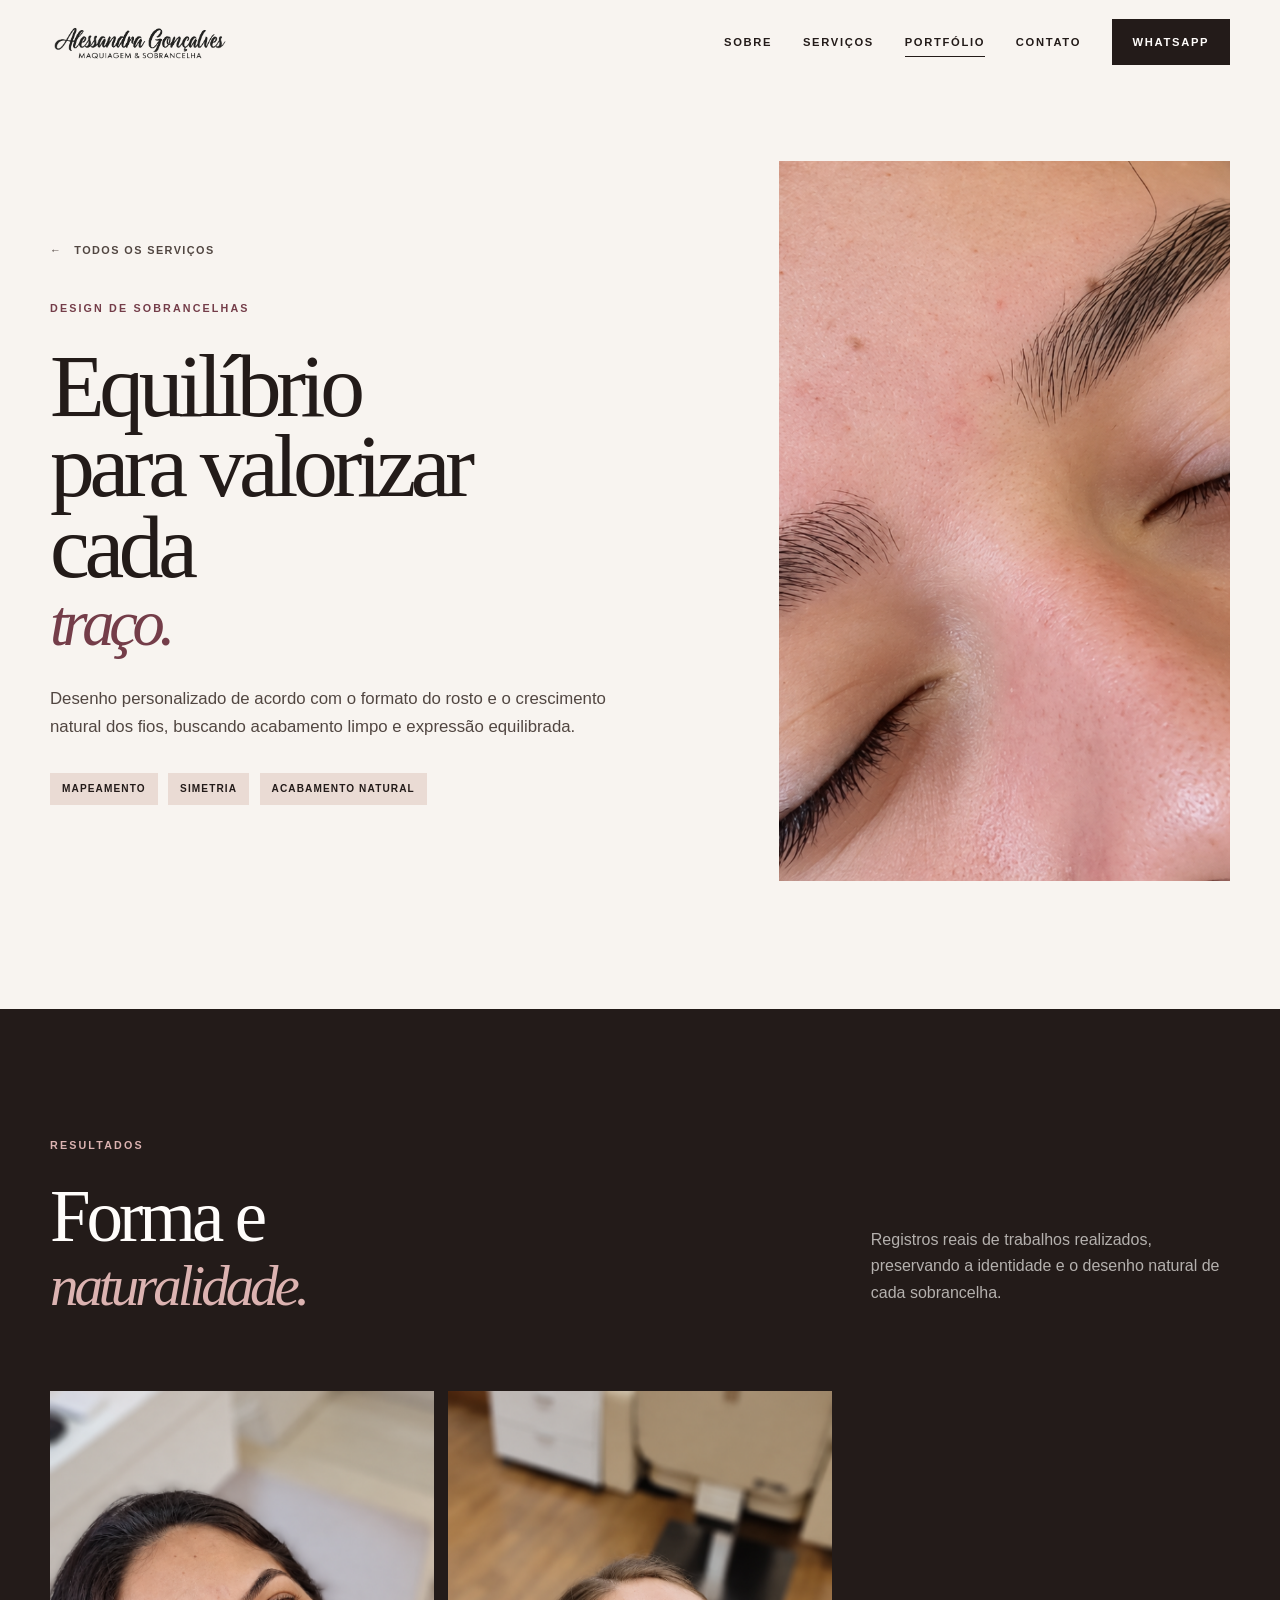
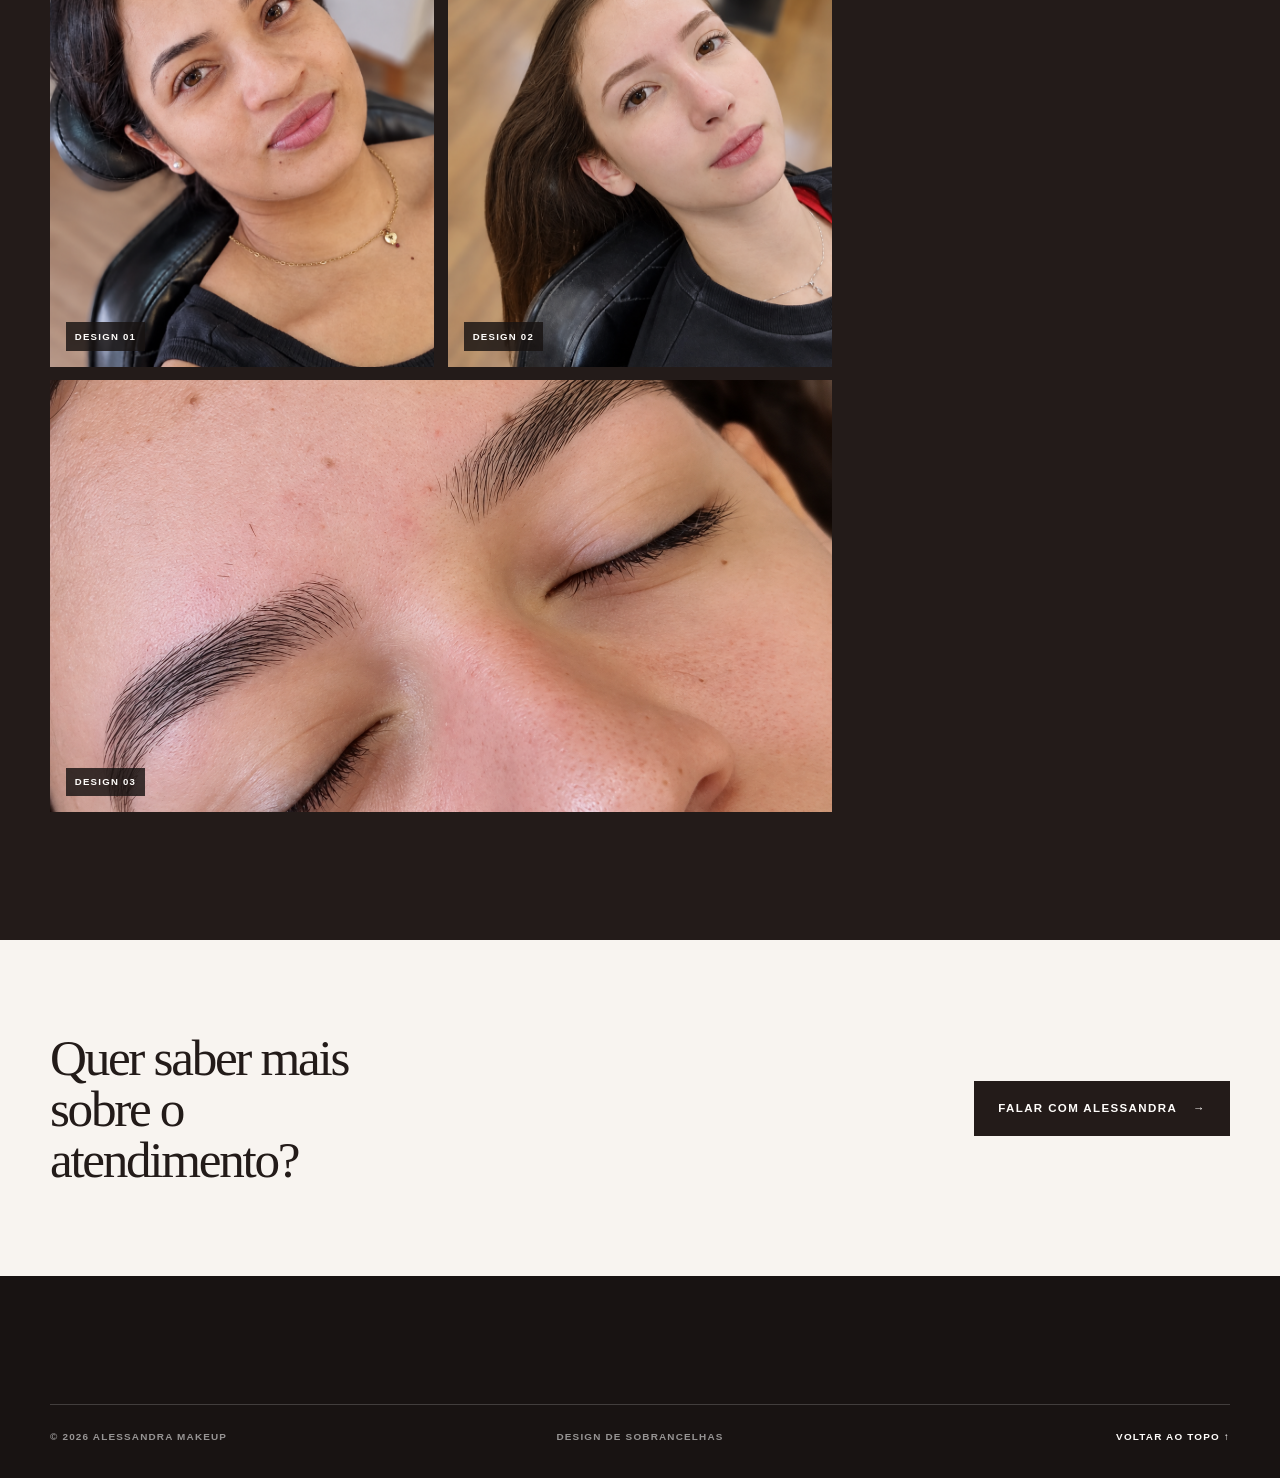
==== design-sobrancelhas.html @ fd6188e6 "cria site institucional da Alessandra MakeUp" ====
<!doctype html>
<html lang="pt-BR">
  <head>
    <meta charset="UTF-8" />
    <meta name="viewport" content="width=device-width, initial-scale=1.0" />
    <meta name="description" content="Portfólio de design de sobrancelhas da Alessandra MakeUp em Catanduva." />
    <meta name="theme-color" content="#f8f2ee" />
    <title>Design de Sobrancelhas | Alessandra MakeUp</title>
    <link rel="stylesheet" href="styles.css?v=5" />
  </head>
  <body class="service-page">
    <div class="scroll-progress" aria-hidden="true"><span></span></div>
    <a class="skip-link" href="#conteudo">Ir para o conteúdo</a>
    <header class="site-header">
      <a class="brand" href="index.html#inicio" aria-label="Alessandra MakeUp — início"><img class="brand-logo" src="assets/logo-alessandra-goncalves.png?v=2" alt="Alessandra Gonçalves — Maquiagem &amp; Sobrancelha" /></a>
      <button class="menu-button" type="button" aria-expanded="false" aria-controls="main-nav" aria-label="Abrir menu"><span></span><span></span></button>
      <nav class="main-nav" id="main-nav" aria-label="Navegação principal"><a href="index.html#sobre">Sobre</a><a href="index.html#servicos">Serviços</a><a href="#galeria">Portfólio</a><a href="index.html#contato">Contato</a><a class="nav-cta" href="index.html#contato">WhatsApp</a></nav>
    </header>

    <main id="conteudo">
      <section class="service-detail-hero" aria-labelledby="service-title">
        <div class="service-detail-copy" data-reveal>
          <a class="service-breadcrumb" href="index.html#servicos"><span aria-hidden="true">←</span> Todos os serviços</a>
          <p class="section-label">Design de sobrancelhas</p>
          <h1 id="service-title">Equilíbrio para valorizar cada <em>traço.</em></h1>
          <p>Desenho personalizado de acordo com o formato do rosto e o crescimento natural dos fios, buscando acabamento limpo e expressão equilibrada.</p>
          <div class="service-facts"><span>Mapeamento</span><span>Simetria</span><span>Acabamento natural</span></div>
        </div>
        <figure class="service-detail-cover" data-reveal><img src="assets/portfolio/design-sobrancelhas/design-03.png" alt="Detalhe do resultado de design de sobrancelhas" width="1024" height="1024" /></figure>
      </section>

      <section class="gallery-section" id="galeria" aria-labelledby="gallery-title">
        <div class="gallery-heading section-shell" data-reveal>
          <div><p class="section-label section-label-light">Resultados</p><h2 id="gallery-title">Forma e <em>naturalidade.</em></h2></div>
          <p>Registros reais de trabalhos realizados, preservando a identidade e o desenho natural de cada sobrancelha.</p>
        </div>
        <div class="work-gallery section-shell">
          <figure class="gallery-tall" data-reveal><img src="assets/portfolio/design-sobrancelhas/design-01.png" alt="Resultado de design de sobrancelhas em retrato frontal" loading="lazy" /><figcaption>Design 01</figcaption></figure>
          <figure class="gallery-tall" data-reveal><img src="assets/portfolio/design-sobrancelhas/design-02.png" alt="Resultado natural de design de sobrancelhas" loading="lazy" /><figcaption>Design 02</figcaption></figure>
          <figure class="gallery-wide" data-reveal><img src="assets/portfolio/design-sobrancelhas/design-03.png" alt="Detalhe dos fios após design de sobrancelhas" loading="lazy" /><figcaption>Design 03</figcaption></figure>
        </div>
      </section>

      <section class="service-cta section-shell" aria-labelledby="cta-title"><h2 id="cta-title">Quer saber mais sobre o atendimento?</h2><a class="button button-primary" href="index.html#contato">Falar com Alessandra <span aria-hidden="true">→</span></a></section>
    </main>
    <footer class="footer"><div class="footer-bottom section-shell"><span>© <span id="current-year"></span> Alessandra MakeUp</span><span>Design de sobrancelhas</span><a href="#conteudo">Voltar ao topo ↑</a></div></footer>
    <script src="script.js"></script>
  </body>
</html>
---- styles.css ----
:root {
  --ink: #231b19;
  --ink-soft: #514641;
  --paper: #f8f4f0;
  --paper-strong: #fffdfb;
  --blush: #eadbd4;
  --rose: #bd8583;
  --wine: #743d49;
  --line: rgba(35, 27, 25, 0.14);
  --serif: Didot, "Bodoni MT", "Times New Roman", serif;
  --sans: Inter, "Segoe UI", Arial, sans-serif;
  --script: "Segoe Script", "Brush Script MT", cursive;
  --shell: min(1180px, calc(100vw - 4rem));
  --section-space: clamp(6rem, 10vw, 10rem);
}

* { box-sizing: border-box; }

html {
  scroll-behavior: smooth;
  scroll-padding-top: 1.5rem;
}

body {
  margin: 0;
  overflow-x: clip;
  background: var(--paper);
  color: var(--ink);
  font-family: var(--sans);
  font-size: 1rem;
  line-height: 1.65;
  text-rendering: optimizeLegibility;
}

body.menu-open { overflow: hidden; }

img {
  display: block;
  max-width: 100%;
}

a { color: inherit; }
button, input, select { font: inherit; }

::selection {
  background: var(--wine);
  color: var(--paper-strong);
}

.scroll-progress {
  position: fixed;
  z-index: 100;
  inset: 0 0 auto;
  height: 2px;
  pointer-events: none;
}

.scroll-progress span {
  display: block;
  width: 0;
  height: 100%;
  background: var(--wine);
}

.skip-link {
  position: fixed;
  z-index: 300;
  top: 1rem;
  left: 1rem;
  padding: 0.7rem 1rem;
  background: var(--ink);
  color: var(--paper-strong);
  transform: translateY(-180%);
}

.skip-link:focus { transform: translateY(0); }

.section-shell { width: var(--shell); margin-inline: auto; }

/* Cabeçalho editorial — parte natural do documento, sem flutuação */
.site-header {
  position: relative;
  z-index: 20;
  width: var(--shell);
  min-height: 5.25rem;
  margin-inline: auto;
  display: grid;
  grid-template-columns: minmax(10rem, 13rem) 1fr;
  align-items: center;
  gap: clamp(2rem, 6vw, 6rem);
  padding: 0.75rem 0;
  border: 0;
  background: transparent;
  box-shadow: none;
}

.brand {
  display: inline-flex;
  width: 100%;
  align-items: center;
  text-decoration: none;
}

.brand-logo {
  display: block;
  width: 100%;
  max-width: 12.5rem;
  max-height: 3.75rem;
  height: auto;
  object-fit: contain;
  object-position: left center;
}

.brand-mark,
.brand-name { display: none; }

.main-nav {
  display: flex;
  justify-content: flex-end;
  align-items: center;
  gap: clamp(1.25rem, 2.4vw, 2.5rem);
}

.main-nav a {
  position: relative;
  display: inline-flex;
  min-height: 2.75rem;
  align-items: center;
  color: var(--ink);
  font-size: 0.7rem;
  font-weight: 700;
  letter-spacing: 0.15em;
  text-decoration: none;
  text-transform: uppercase;
  white-space: nowrap;
}

.main-nav a:not(.nav-cta)::after {
  content: "";
  position: absolute;
  inset: auto 0 0.45rem;
  height: 1px;
  background: currentColor;
  transform: scaleX(0);
  transform-origin: right;
  transition: transform 220ms ease;
}

.main-nav a:hover::after,
.main-nav a:focus-visible::after,
.main-nav a.is-active::after {
  transform: scaleX(1);
  transform-origin: left;
}

.nav-cta {
  min-height: 2.85rem !important;
  padding: 0 1.3rem;
  background: var(--ink);
  color: var(--paper-strong) !important;
  transition: background 180ms ease, color 180ms ease;
}

.nav-cta:hover,
.nav-cta:focus-visible { background: var(--wine); }

.menu-button {
  display: none;
  width: 3rem;
  height: 3rem;
  border: 0;
  background: var(--ink);
  cursor: pointer;
}

.menu-button span {
  width: 1.15rem;
  height: 1px;
  background: var(--paper-strong);
  transition: transform 180ms ease;
}

.menu-button[aria-expanded="true"] span:first-child { transform: translateY(0.22rem) rotate(45deg); }
.menu-button[aria-expanded="true"] span:last-child { transform: translateY(-0.22rem) rotate(-45deg); }

/* Hero */
.hero {
  width: var(--shell);
  min-height: min(50rem, calc(100svh - 5.25rem));
  margin-inline: auto;
  display: grid;
  grid-template-columns: minmax(0, 1.05fr) minmax(22rem, 0.72fr);
  align-items: center;
  gap: clamp(3rem, 7vw, 7rem);
  padding: clamp(3.5rem, 7vw, 6rem) 0 clamp(5rem, 9vw, 8rem);
}

.hero-copy { max-width: 44rem; }

.eyebrow,
.section-label {
  margin: 0 0 1.75rem;
  color: var(--wine);
  font-size: 0.67rem;
  font-weight: 800;
  letter-spacing: 0.2em;
  text-transform: uppercase;
}

.eyebrow { display: flex; align-items: center; gap: 1rem; }
.eyebrow span { color: var(--ink-soft); }

.hero h1 {
  max-width: 12ch;
  margin: 0;
  font-family: var(--serif);
  font-size: clamp(4.5rem, 7.5vw, 8rem);
  font-weight: 400;
  letter-spacing: -0.065em;
  line-height: 0.85;
}

.hero h1 em,
.about-copy h2 em,
.services-heading h2 em,
.portfolio-heading h2 em,
.footer-title h2 em,
.service-detail-copy h1 em,
.gallery-heading h2 em {
  color: var(--wine);
  font-family: var(--script);
  font-weight: 400;
}

.hero h1 em {
  display: block;
  margin: 0.14em 0 0 0.7em;
  font-size: 0.72em;
  letter-spacing: -0.055em;
}

.hero-intro {
  max-width: 35rem;
  margin: 2.4rem 0 0;
  color: var(--ink-soft);
  font-size: clamp(1rem, 1.35vw, 1.15rem);
}

.hero-actions,
.contact-actions {
  display: flex;
  flex-wrap: wrap;
  align-items: center;
  gap: 1.5rem;
  margin-top: 2.25rem;
}

.button {
  display: inline-flex;
  min-height: 3.4rem;
  align-items: center;
  justify-content: center;
  gap: 1rem;
  padding: 0.85rem 1.5rem;
  border: 0;
  font-size: 0.72rem;
  font-weight: 800;
  letter-spacing: 0.12em;
  text-decoration: none;
  text-transform: uppercase;
  transition: transform 180ms ease, background 180ms ease, color 180ms ease;
}

.button:hover,
.button:focus-visible { transform: translateY(-2px); }

.button-primary { background: var(--ink); color: var(--paper-strong); }
.button-primary:hover { background: var(--wine); }

.text-link,
.instagram-link {
  font-size: 0.74rem;
  font-weight: 800;
  letter-spacing: 0.1em;
  text-underline-offset: 0.4rem;
  text-transform: uppercase;
}

.hero-art {
  position: relative;
  min-width: 0;
  padding: 0 2rem 2rem 0;
}

.hero-image {
  height: clamp(35rem, 62vw, 45rem);
  margin: 0;
  overflow: hidden;
  background: var(--blush);
}

.hero-image img {
  width: 100%;
  height: 100%;
  object-fit: cover;
  object-position: center 28%;
  transition: transform 800ms cubic-bezier(.2,.65,.2,1);
}

.hero-art:hover .hero-image img { transform: scale(1.025); }

.vertical-note {
  position: absolute;
  right: 0;
  bottom: 4rem;
  margin: 0;
  font-size: 0.6rem;
  font-weight: 800;
  letter-spacing: 0.18em;
  text-transform: uppercase;
  writing-mode: vertical-rl;
}

.hero-signature {
  position: absolute;
  left: -2.2rem;
  bottom: -1rem;
  color: var(--rose);
  font-family: var(--serif);
  font-size: clamp(5rem, 9vw, 9rem);
  font-style: italic;
  line-height: 1;
  opacity: 0.72;
}

.hero-index { display: none; }

.service-marquee {
  display: flex;
  min-height: 5.5rem;
  align-items: center;
  justify-content: center;
  gap: clamp(1.2rem, 3vw, 3rem);
  padding: 1.2rem 2rem;
  background: var(--ink);
  color: var(--paper-strong);
  font-family: var(--serif);
  font-size: clamp(1rem, 1.5vw, 1.25rem);
  letter-spacing: 0.02em;
}

.service-marquee i {
  width: 0.3rem;
  height: 0.3rem;
  border-radius: 50%;
  background: var(--rose);
}

/* Sobre */
.about {
  position: relative;
  display: grid;
  grid-template-columns: minmax(0, 0.82fr) minmax(0, 1fr);
  align-items: center;
  gap: clamp(4rem, 10vw, 9rem);
  padding-block: var(--section-space);
}

.section-number { display: none; }

.about-image-wrap { position: relative; padding: 0 0 2rem 2rem; }

.about-image {
  height: clamp(32rem, 55vw, 43rem);
  margin: 0;
  overflow: hidden;
  background: var(--blush);
}

.about-image::before {
  content: "";
  position: absolute;
  z-index: -1;
  inset: 3rem 2rem 0 0;
  background: var(--blush);
}

.about-image img { width: 100%; height: 100%; object-fit: cover; object-position: center 26%; }

.image-caption {
  position: absolute;
  right: 0;
  bottom: 0.45rem;
  font-size: 0.62rem;
  font-weight: 800;
  letter-spacing: 0.15em;
  text-transform: uppercase;
  writing-mode: vertical-rl;
}

.about-copy { max-width: 34rem; }

.about-copy h2,
.services-heading h2,
.portfolio-heading h2,
.footer-title h2,
.gallery-heading h2 {
  margin: 0;
  font-family: var(--serif);
  font-size: clamp(3rem, 5.7vw, 5.75rem);
  font-weight: 400;
  letter-spacing: -0.055em;
  line-height: 0.96;
}

.about-copy h2 em,
.services-heading h2 em,
.portfolio-heading h2 em,
.footer-title h2 em,
.gallery-heading h2 em { display: block; margin-top: 0.12em; font-size: 0.78em; }

.about-copy .lead {
  margin: 2.5rem 0 1.25rem;
  color: var(--ink);
  font-family: var(--serif);
  font-size: clamp(1.35rem, 2.2vw, 1.9rem);
  line-height: 1.35;
}

.about-copy > p:not(.section-label):not(.lead):not(.content-note) { color: var(--ink-soft); }

.content-note {
  margin-top: 2.2rem;
  padding-left: 1rem;
  border-left: 2px solid var(--rose);
  font-size: 0.68rem;
  font-weight: 800;
  letter-spacing: 0.13em;
  text-transform: uppercase;
}

/* Serviços */
.services {
  padding-block: var(--section-space);
  background: var(--ink);
  color: var(--paper-strong);
}

.services-heading {
  display: grid;
  grid-template-columns: minmax(0, 1.35fr) minmax(16rem, 0.65fr);
  align-items: end;
  gap: clamp(3rem, 8vw, 8rem);
}

.section-label-light { color: #dcb3b1; }
.services-heading h2 em { color: #dcb3b1; }
.services-heading > p { margin: 0 0 0.5rem; color: rgba(255,253,251,.68); }

.service-grid {
  display: grid;
  grid-template-columns: repeat(3, minmax(0, 1fr));
  gap: 1rem;
  margin-top: clamp(3rem, 6vw, 5rem);
}

.service-card {
  display: flex;
  min-width: 0;
  flex-direction: column;
  background: #302725;
  color: var(--paper-strong);
  text-decoration: none;
  transition: transform 250ms ease, background 250ms ease;
}

.service-card:hover,
.service-card:focus-visible { transform: translateY(-0.5rem); background: #3a2f2d; outline: none; }

.service-image {
  height: clamp(18rem, 31vw, 27rem);
  overflow: hidden;
  background: #493b38;
}

.service-image img {
  width: 100%;
  height: 100%;
  object-fit: cover;
  transition: transform 600ms cubic-bezier(.2,.65,.2,1);
}

.service-card:hover .service-image img { transform: scale(1.035); }
.service-image-one img { object-position: center 28%; }
.service-image-two img,
.service-image-three img { object-position: center; }

.service-card-content { display: grid; min-height: 21rem; padding: 2rem; }
.service-index { color: #dcb3b1; font-size: 0.66rem; font-weight: 800; letter-spacing: 0.16em; }

.service-card h3 {
  margin: 1.3rem 0 1rem;
  font-family: var(--serif);
  font-size: clamp(1.75rem, 2.6vw, 2.65rem);
  font-weight: 400;
  letter-spacing: -0.035em;
  line-height: 1.02;
}

.service-card p { margin: 0; color: rgba(255,253,251,.66); font-size: 0.92rem; }
.service-card-link { align-self: end; margin-top: 2rem; font-size: 0.68rem; font-weight: 800; letter-spacing: .13em; text-transform: uppercase; }

/* Portfólio */
.portfolio { padding-block: var(--section-space); }

.portfolio-heading {
  display: grid;
  grid-template-columns: minmax(0, 1.2fr) minmax(16rem, 0.55fr);
  align-items: end;
  gap: clamp(3rem, 8vw, 8rem);
  margin-bottom: clamp(3rem, 6vw, 5.5rem);
}

.portfolio-intro { padding-bottom: 0.6rem; }
.portfolio-intro > span { color: var(--wine); font-size: 0.66rem; font-weight: 800; letter-spacing: .15em; text-transform: uppercase; }
.portfolio-intro p { margin: 1rem 0 0; color: var(--ink-soft); }

.portfolio-album-link {
  display: inline-flex;
  align-items: center;
  gap: 0.75rem;
  margin-top: 1.5rem;
  color: var(--wine);
  font-size: 0.68rem;
  font-weight: 800;
  letter-spacing: 0.13em;
  text-decoration: none;
  text-transform: uppercase;
}

.portfolio-album-link span { transition: transform 180ms ease; }
.portfolio-album-link:hover span { transform: translateX(0.3rem); }

.portfolio-grid {
  display: grid;
  grid-template-columns: 1.15fr 0.85fr;
  grid-template-rows: 26rem 22rem;
  gap: 1rem;
}

.portfolio-item { position: relative; margin: 0; overflow: hidden; background: var(--blush); }
.portfolio-item img { width: 100%; height: 100%; object-fit: cover; transition: transform 650ms ease; }
.portfolio-item:hover img { transform: scale(1.025); }
.portfolio-item figcaption { position: absolute; left: 1.25rem; bottom: 1.15rem; padding: .45rem .65rem; background: rgba(35,27,25,.88); color: white; font-size: .62rem; font-weight: 800; letter-spacing: .14em; text-transform: uppercase; }
.portfolio-main { grid-row: 1 / 3; }
.portfolio-main img { object-position: center 18%; }
.portfolio-wide img { object-position: center 28%; }
.portfolio-small { display: none; }

.portfolio-quote {
  display: flex;
  flex-direction: column;
  justify-content: space-between;
  padding: clamp(2rem, 4vw, 3.5rem);
  background: var(--blush);
}

.portfolio-quote p { max-width: 18ch; margin: 0; font-family: var(--serif); font-size: clamp(1.6rem, 2.4vw, 2.35rem); line-height: 1.15; }
.portfolio-quote span { font-size: .64rem; font-weight: 800; letter-spacing: .14em; text-transform: uppercase; }

/* Contato */
.booking {
  display: grid;
  grid-template-columns: minmax(0, 0.86fr) minmax(0, 1.14fr);
  min-height: 44rem;
  background: var(--wine);
  color: var(--paper-strong);
}

.booking-art { position: relative; min-height: 44rem; overflow: hidden; }
.booking-image { height: 100%; margin: 0; }
.booking-image::after { content: ""; position: absolute; inset: 0; background: linear-gradient(180deg, transparent 50%, rgba(35,27,25,.52)); }
.booking-image img { width: 100%; height: 100%; object-fit: cover; object-position: center 25%; }
.booking-art > p { position: absolute; z-index: 1; left: clamp(1.5rem, 4vw, 4rem); right: 2rem; bottom: 2.5rem; max-width: 18ch; margin: 0; font-family: var(--serif); font-size: clamp(1.4rem, 2.3vw, 2.15rem); line-height: 1.15; }

.booking-form-wrap {
  display: flex;
  flex-direction: column;
  justify-content: center;
  padding: clamp(4rem, 8vw, 8rem);
}

.booking-form-wrap h2 { max-width: 12ch; margin: 0; font-family: var(--serif); font-size: clamp(3rem, 5vw, 5.25rem); font-weight: 400; letter-spacing: -.055em; line-height: .95; }
.contact-copy { max-width: 34rem; margin: 2rem 0 0; color: rgba(255,253,251,.74); }
.button-light { background: var(--paper-strong); color: var(--wine); }
.button-light:hover { background: var(--ink); color: var(--paper-strong); }
.instagram-link { color: var(--paper-strong); }
.form-status { min-height: 1.5rem; margin: 1rem 0 0; }
.contact-helper { margin: 1.5rem 0 0; color: rgba(255,253,251,.62); font-size: .68rem; font-weight: 700; letter-spacing: .11em; text-transform: uppercase; }

/* Footer */
.footer {
  padding: clamp(6rem, 10vw, 9rem) 0 2rem;
  background: #181312;
  color: var(--paper-strong);
}

.footer-top {
  display: grid;
  grid-template-columns: minmax(0, 1.15fr) minmax(18rem, .7fr);
  gap: clamp(4rem, 10vw, 10rem);
  align-items: start;
  padding-bottom: clamp(4rem, 7vw, 7rem);
}

.footer-title h2 { max-width: 10ch; }
.footer-title h2 em { color: #dcb3b1; }

.contact-list { border-top: 1px solid rgba(255,255,255,.18); }
.contact-list > div { display: grid; grid-template-columns: 7rem 1fr; gap: 1rem; padding: 1.35rem 0; border-bottom: 1px solid rgba(255,255,255,.18); }
.contact-list span { color: rgba(255,255,255,.55); font-size: .64rem; font-weight: 800; letter-spacing: .14em; text-transform: uppercase; }
.contact-list strong { font-family: var(--serif); font-size: 1.05rem; font-weight: 400; line-height: 1.35; }
.contact-list a { text-decoration: none; }
.contact-list a:hover { color: #dcb3b1; }

.footer-bottom {
  display: grid;
  grid-template-columns: 1fr auto 1fr;
  gap: 2rem;
  align-items: center;
  padding-top: 1.5rem;
  border-top: 1px solid rgba(255,255,255,.18);
  color: rgba(255,255,255,.55);
  font-size: .62rem;
  font-weight: 700;
  letter-spacing: .12em;
  text-transform: uppercase;
}

.footer-bottom span:nth-child(2) { text-align: center; }
.footer-bottom a { color: var(--paper-strong); text-align: right; text-decoration: none; }

/* Páginas de serviço */
.service-page { background: var(--paper); }
.service-detail-hero {
  width: var(--shell);
  min-height: 42rem;
  margin-inline: auto;
  display: grid;
  grid-template-columns: minmax(0, 1fr) minmax(22rem, .72fr);
  gap: clamp(3rem, 8vw, 8rem);
  align-items: center;
  padding: clamp(3rem, 6vw, 6rem) 0 var(--section-space);
}

.service-detail-hero > * { min-width: 0; }
.service-breadcrumb { display: inline-flex; align-items: center; gap: .75rem; margin-bottom: 2.5rem; color: var(--ink-soft); font-size: .68rem; font-weight: 800; letter-spacing: .13em; text-decoration: none; text-transform: uppercase; }

.service-detail-copy h1 {
  max-width: 10ch;
  margin: 0;
  font-family: var(--serif);
  font-size: clamp(4rem, 7vw, 7rem);
  font-weight: 400;
  letter-spacing: -.06em;
  line-height: .9;
  overflow-wrap: anywhere;
}

.service-detail-copy h1 em { display: block; margin-top: .12em; font-size: .72em; }
.service-detail-copy > p:not(.section-label) { max-width: 36rem; margin: 2rem 0 0; color: var(--ink-soft); font-size: 1.05rem; }
.service-facts { display: flex; flex-wrap: wrap; gap: .65rem; margin-top: 2rem; }
.service-facts span { padding: .5rem .75rem; background: var(--blush); font-size: .63rem; font-weight: 800; letter-spacing: .11em; text-transform: uppercase; }
.service-detail-cover { height: clamp(34rem, 58vw, 45rem); margin: 0; overflow: hidden; background: var(--blush); }
.service-detail-cover img { width: 100%; height: 100%; object-fit: cover; object-position: center 24%; }

.gallery-section { padding-block: var(--section-space); background: var(--ink); color: var(--paper-strong); }
.gallery-heading { display: grid; grid-template-columns: minmax(0, 1.2fr) minmax(16rem, .6fr); align-items: end; gap: clamp(3rem, 8vw, 8rem); }
.gallery-heading h2 em { color: #dcb3b1; }
.gallery-heading > p { margin: 0 0 .5rem; color: rgba(255,253,251,.66); }

.work-gallery { display: grid; grid-template-columns: repeat(12, 1fr); gap: .85rem; margin-top: clamp(3rem, 6vw, 5rem); }
.work-gallery figure { position: relative; grid-column: span 4; height: 27rem; margin: 0; overflow: hidden; background: #3c312f; }
.work-gallery figure.gallery-wide { grid-column: span 8; }
.work-gallery figure.gallery-tall { height: 36rem; }
.work-gallery img { width: 100%; height: 100%; object-fit: cover; transition: transform 500ms ease; }
.work-gallery figure:hover img { transform: scale(1.025); }
.work-gallery figcaption { position: absolute; left: 1rem; bottom: 1rem; padding: .4rem .55rem; background: rgba(24,19,18,.82); font-size: .6rem; font-weight: 800; letter-spacing: .13em; text-transform: uppercase; }

.service-cta { display: flex; min-height: 21rem; align-items: center; justify-content: space-between; gap: 3rem; }
.service-cta h2 { max-width: 15ch; margin: 0; font-family: var(--serif); font-size: clamp(2.5rem, 4vw, 4.5rem); font-weight: 400; letter-spacing: -.045em; line-height: 1; }

/* Álbum completo */
.album-hero {
  display: grid;
  grid-template-columns: minmax(0, 1.25fr) minmax(18rem, 0.55fr);
  align-items: end;
  gap: clamp(3rem, 8vw, 8rem);
  padding: clamp(4rem, 8vw, 8rem) 0 clamp(5rem, 9vw, 8rem);
}

.album-hero h1 {
  max-width: 12ch;
  margin: 0;
  font-family: var(--serif);
  font-size: clamp(4rem, 7vw, 7rem);
  font-weight: 400;
  letter-spacing: -0.06em;
  line-height: 0.9;
}

.album-hero h1 em,
.album-category-heading h2 em {
  display: block;
  margin-top: 0.12em;
  color: var(--wine);
  font-family: var(--script);
  font-size: 0.72em;
  font-weight: 400;
}

.album-intro > p { margin: 0; color: var(--ink-soft); }

.album-nav {
  display: grid;
  margin-top: 2rem;
  border-top: 1px solid var(--line);
}

.album-nav a {
  display: flex;
  align-items: center;
  justify-content: space-between;
  gap: 1rem;
  padding: 0.85rem 0;
  border-bottom: 1px solid var(--line);
  font-size: 0.7rem;
  font-weight: 800;
  letter-spacing: 0.1em;
  text-decoration: none;
  text-transform: uppercase;
}

.album-nav span { color: var(--wine); }

.album-category { padding-block: var(--section-space); }
.album-category-tinted { background: var(--blush); }

.album-category-heading {
  display: grid;
  grid-template-columns: minmax(0, 1.15fr) minmax(16rem, 0.5fr);
  align-items: end;
  gap: clamp(3rem, 8vw, 8rem);
  margin-bottom: clamp(3rem, 6vw, 5rem);
}

.album-category-heading h2 {
  margin: 0;
  font-family: var(--serif);
  font-size: clamp(3rem, 5.7vw, 5.5rem);
  font-weight: 400;
  letter-spacing: -0.055em;
  line-height: 0.95;
}

.album-category-heading > p { margin: 0 0 0.5rem; color: var(--ink-soft); }

.album-grid {
  display: grid;
  grid-template-columns: repeat(3, minmax(0, 1fr));
  gap: 1rem;
}

.album-grid figure {
  position: relative;
  height: clamp(22rem, 36vw, 34rem);
  margin: 0;
  overflow: hidden;
  background: var(--blush);
}

.album-grid figure:nth-child(6n + 2),
.album-grid figure:nth-child(6n + 5) { height: clamp(18rem, 30vw, 28rem); }

.album-grid img {
  width: 100%;
  height: 100%;
  object-fit: cover;
  transition: transform 550ms ease;
}

.album-grid figure:hover img { transform: scale(1.025); }

.album-grid figcaption {
  position: absolute;
  left: 1rem;
  bottom: 1rem;
  padding: 0.4rem 0.55rem;
  background: rgba(24, 19, 18, 0.82);
  color: var(--paper-strong);
  font-size: 0.58rem;
  font-weight: 800;
  letter-spacing: 0.12em;
  text-transform: uppercase;
}

.album-grid-small figure { height: clamp(20rem, 31vw, 29rem); }
.album-page .footer { padding-top: 2rem; }

.js [data-reveal] { opacity: 0; transform: translateY(1.5rem); transition: opacity 650ms ease, transform 650ms ease; }
.js [data-reveal].is-visible { opacity: 1; transform: translateY(0); }

:focus-visible { outline: 2px solid var(--wine); outline-offset: 4px; }
.services :focus-visible,
.booking :focus-visible,
.gallery-section :focus-visible,
.footer :focus-visible { outline-color: #dcb3b1; }

@media (max-width: 1000px) {
  :root { --shell: min(900px, calc(100vw - 3rem)); }

  .site-header { grid-template-columns: 11rem 1fr; gap: 2rem; }
  .main-nav { gap: 1.15rem; }
  .main-nav a { font-size: .62rem; }

  .hero { grid-template-columns: minmax(0, 1fr) minmax(20rem, .78fr); gap: 3rem; }
  .hero h1 { font-size: clamp(4.25rem, 8.8vw, 6.5rem); }
  .hero-signature { left: -1rem; }

  .about { gap: 4rem; }
  .services-heading,
  .portfolio-heading,
  .gallery-heading { grid-template-columns: 1fr .55fr; gap: 3rem; }

  .service-grid { grid-template-columns: 1fr; }
  .service-card { display: grid; grid-template-columns: minmax(18rem, .8fr) 1fr; }
  .service-image { height: 28rem; }
  .service-card-content { min-height: auto; }

  .booking-form-wrap { padding: 4rem; }
  .footer-top { gap: 4rem; }

  .service-detail-hero { grid-template-columns: 1fr .72fr; gap: 3rem; }
  .work-gallery figure { grid-column: span 6; }
  .work-gallery figure.gallery-wide { grid-column: span 12; }

  .album-hero,
  .album-category-heading { grid-template-columns: 1fr 0.55fr; gap: 3rem; }
  .album-grid { grid-template-columns: repeat(2, minmax(0, 1fr)); }
}

@media (max-width: 760px) {
  :root {
    --shell: calc(100vw - 2rem);
    --section-space: 5.5rem;
  }

  html { scroll-padding-top: 1rem; }

  .site-header {
    min-height: 4.5rem;
    grid-template-columns: minmax(0, 9.5rem) 3rem;
    justify-content: space-between;
    gap: 1rem;
    padding: .55rem 0;
  }

  .brand-logo { max-width: 9.5rem; max-height: 3rem; }
  .menu-button { display: grid; place-content: center; gap: .42rem; }

  .main-nav {
    position: fixed;
    z-index: 90;
    inset: 0;
    display: flex;
    flex-direction: column;
    justify-content: center;
    gap: 1.2rem;
    padding: 6rem 2rem 2rem;
    background: var(--ink);
    opacity: 0;
    pointer-events: none;
    transform: translateY(-1rem);
    transition: opacity 180ms ease, transform 180ms ease;
  }

  .main-nav.is-open { opacity: 1; pointer-events: auto; transform: none; }
  .main-nav a { min-height: 3.4rem; color: var(--paper-strong); font-family: var(--serif); font-size: 1.65rem; font-weight: 400; letter-spacing: 0; text-transform: none; }
  .main-nav .nav-cta { margin-top: 1rem; padding: 0 1.5rem; background: var(--paper-strong); color: var(--ink) !important; font-family: var(--sans); font-size: .72rem; font-weight: 800; letter-spacing: .12em; text-transform: uppercase; }
  .menu-button { position: relative; z-index: 100; }

  .hero {
    min-height: auto;
    grid-template-columns: 1fr;
    gap: 3rem;
    padding: 3.5rem 0 5rem;
  }

  .hero h1 { max-width: 10ch; font-size: clamp(4rem, 19vw, 6.25rem); }
  .hero h1 em { margin-left: .25em; }
  .hero-intro { font-size: 1rem; }
  .hero-art { padding: 0 1rem 1.25rem 0; }
  .hero-image { height: 34rem; }
  .hero-signature { left: auto; right: -0.25rem; bottom: -1rem; font-size: 6rem; }
  .vertical-note { right: -.15rem; bottom: 3rem; }

  .service-marquee { justify-content: flex-start; overflow: hidden; gap: 1.25rem; white-space: nowrap; }
  .service-marquee span { font-size: .95rem; }

  .about { grid-template-columns: 1fr; gap: 3.5rem; }
  .about-image-wrap { padding: 0 1.5rem 1.5rem 0; }
  .about-image { height: 36rem; }
  .about-copy h2,
  .services-heading h2,
  .portfolio-heading h2,
  .footer-title h2,
  .gallery-heading h2 { font-size: clamp(3rem, 14vw, 4.6rem); }

  .services-heading,
  .portfolio-heading,
  .gallery-heading,
  .footer-top { grid-template-columns: 1fr; gap: 2.25rem; }

  .service-card { display: flex; }
  .service-image { height: 25rem; }
  .service-card-content { min-height: 19rem; padding: 1.6rem; }

  .portfolio-grid { grid-template-columns: 1fr; grid-template-rows: 35rem 24rem auto; }
  .portfolio-main { grid-row: auto; }
  .portfolio-wide { grid-row: auto; }
  .portfolio-quote { min-height: 18rem; }

  .booking { grid-template-columns: 1fr; }
  .booking-art { min-height: 34rem; }
  .booking-form-wrap { padding: 4.5rem 1rem 5rem; }
  .booking-form-wrap h2 { font-size: clamp(3rem, 14vw, 4.5rem); }

  .footer { padding-top: 5.5rem; }
  .contact-list > div { grid-template-columns: 1fr; gap: .45rem; }
  .footer-bottom { grid-template-columns: 1fr; gap: .65rem; text-align: left; }
  .footer-bottom span:nth-child(2),
  .footer-bottom a { text-align: left; }

  .service-detail-hero { grid-template-columns: 1fr; gap: 3rem; padding: 3rem 0 5.5rem; }
  .service-detail-copy h1 { font-size: clamp(3.7rem, 16vw, 5.8rem); }
  .service-detail-cover { height: 36rem; }
  .gallery-heading { gap: 2rem; }
  .work-gallery { grid-template-columns: 1fr; }
  .work-gallery figure,
  .work-gallery figure.gallery-wide,
  .work-gallery figure.gallery-tall { grid-column: auto; height: 29rem; }
  .service-cta { min-height: 24rem; flex-direction: column; align-items: flex-start; justify-content: center; }

  .album-hero,
  .album-category-heading { grid-template-columns: 1fr; gap: 2.25rem; }
  .album-hero { padding: 3.5rem 0 5.5rem; }
  .album-hero h1 { font-size: clamp(3.7rem, 16vw, 5.8rem); }
  .album-category-heading h2 { font-size: clamp(3rem, 14vw, 4.6rem); }
  .album-grid { grid-template-columns: 1fr; }
  .album-grid figure,
  .album-grid figure:nth-child(6n + 2),
  .album-grid figure:nth-child(6n + 5),
  .album-grid-small figure { height: 31rem; }
}

@media (max-width: 420px) {
  .hero h1 { font-size: 3.75rem; }
  .hero-image { height: 30rem; }
  .about-image { height: 31rem; }
  .service-image { height: 22rem; }
  .portfolio-grid { grid-template-rows: 31rem 22rem auto; }
}

@media (prefers-reduced-motion: reduce) {
  html { scroll-behavior: auto; }
  *, *::before, *::after { scroll-behavior: auto !important; transition: none !important; animation: none !important; }
  .js [data-reveal] { opacity: 1; transform: none; }
}
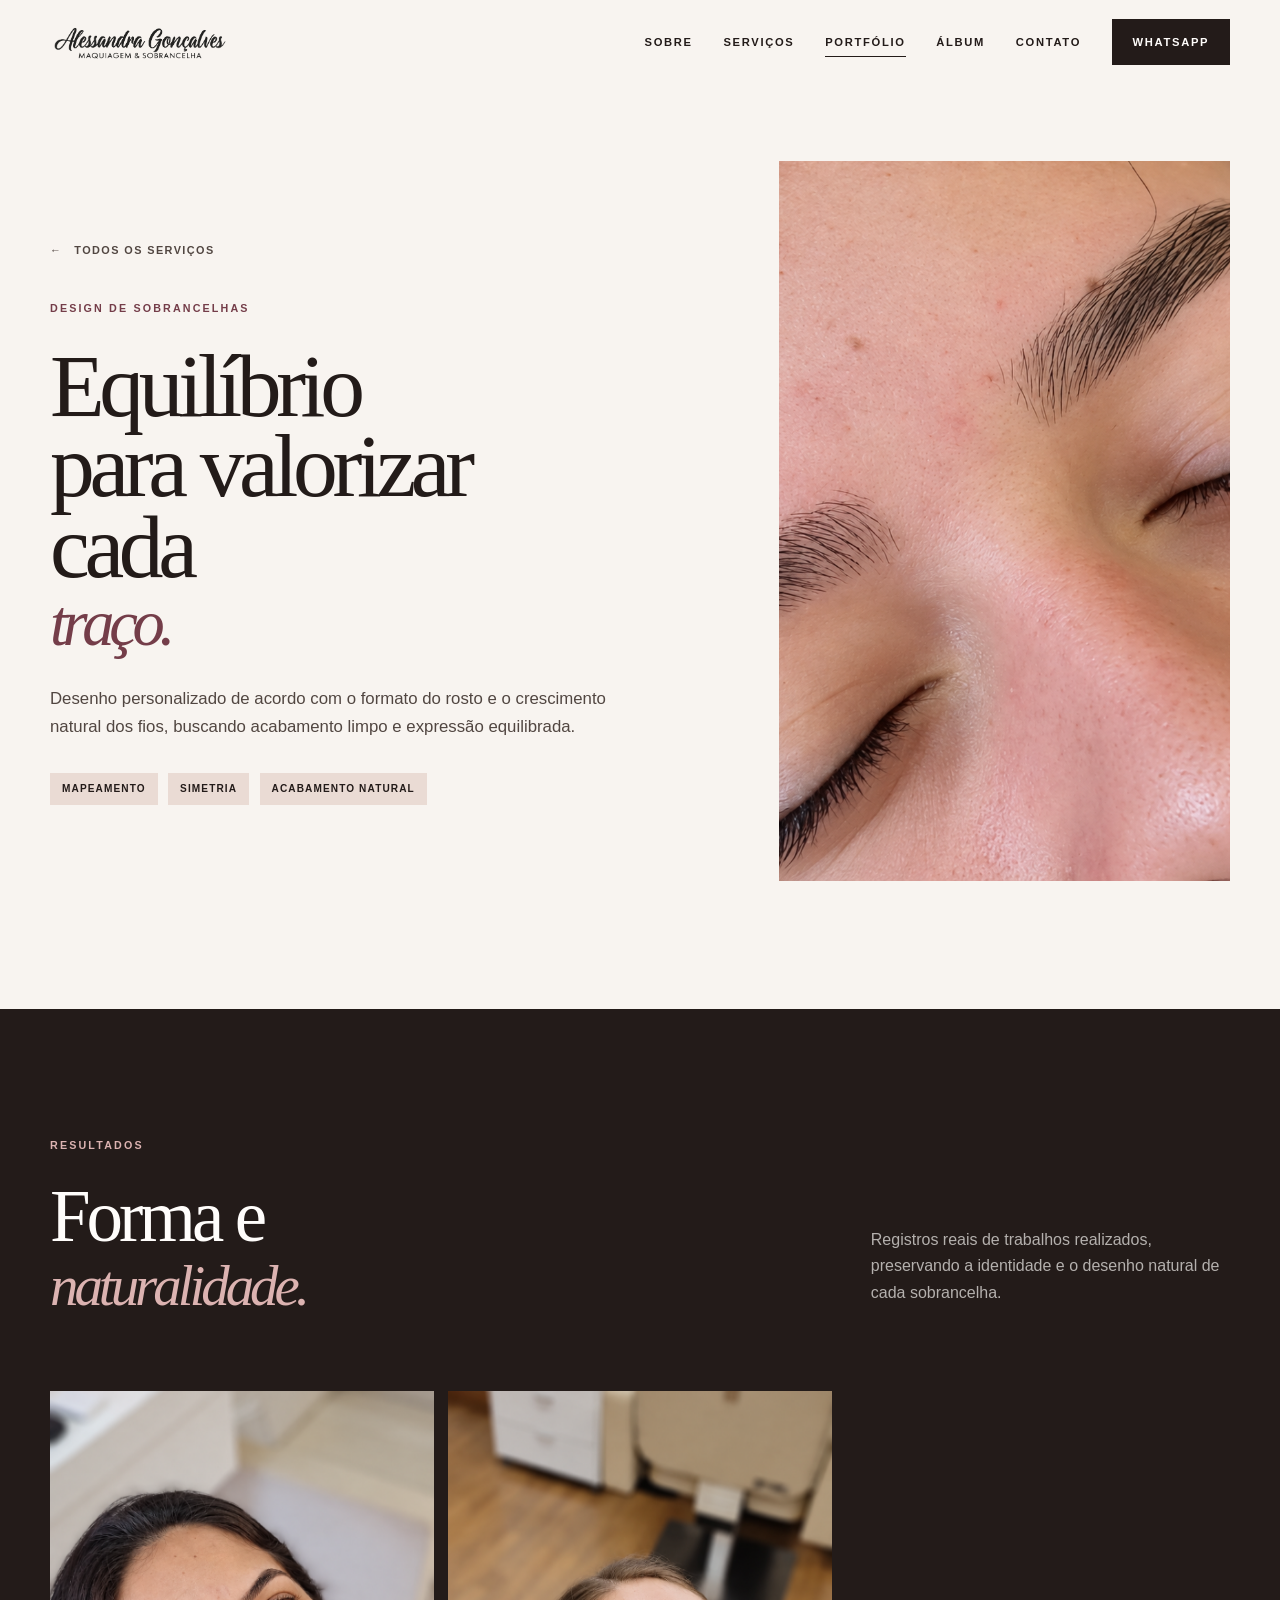
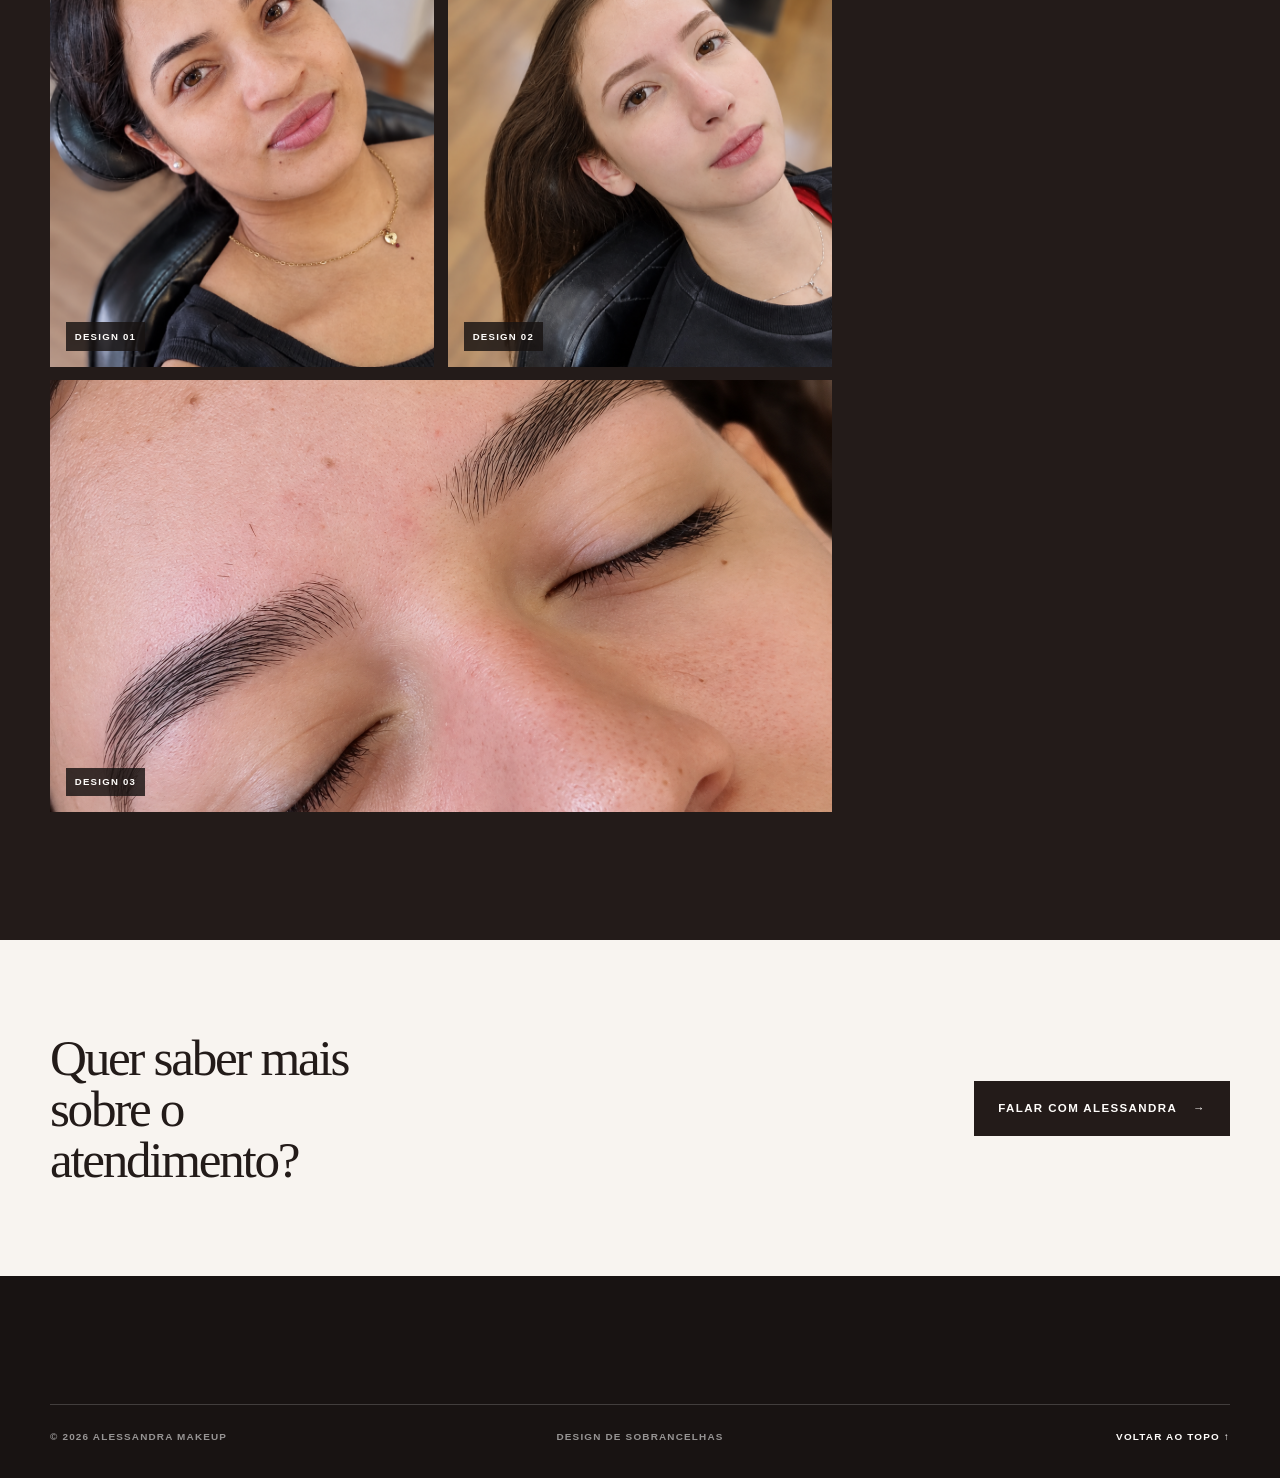
==== commit e61154e1: "Adiciona álbum ao menu principal" ====
--- a/design-sobrancelhas.html
+++ b/design-sobrancelhas.html
@@ -5,6 +5,7 @@
     <meta name="viewport" content="width=device-width, initial-scale=1.0" />
     <meta name="description" content="Portfólio de design de sobrancelhas da Alessandra MakeUp em Catanduva." />
     <meta name="theme-color" content="#f8f2ee" />
+    <link rel="canonical" href="https://alessandramakeup.kauanystudio.com.br/design-sobrancelhas" />
     <title>Design de Sobrancelhas | Alessandra MakeUp</title>
     <link rel="stylesheet" href="styles.css?v=5" />
   </head>
@@ -12,15 +13,15 @@
     <div class="scroll-progress" aria-hidden="true"><span></span></div>
     <a class="skip-link" href="#conteudo">Ir para o conteúdo</a>
     <header class="site-header">
-      <a class="brand" href="index.html#inicio" aria-label="Alessandra MakeUp — início"><img class="brand-logo" src="assets/logo-alessandra-goncalves.png?v=2" alt="Alessandra Gonçalves — Maquiagem &amp; Sobrancelha" /></a>
+      <a class="brand" href="/#inicio" aria-label="Alessandra MakeUp — início"><img class="brand-logo" src="assets/logo-alessandra-goncalves.png?v=2" alt="Alessandra Gonçalves — Maquiagem &amp; Sobrancelha" /></a>
       <button class="menu-button" type="button" aria-expanded="false" aria-controls="main-nav" aria-label="Abrir menu"><span></span><span></span></button>
-      <nav class="main-nav" id="main-nav" aria-label="Navegação principal"><a href="index.html#sobre">Sobre</a><a href="index.html#servicos">Serviços</a><a href="#galeria">Portfólio</a><a href="index.html#contato">Contato</a><a class="nav-cta" href="index.html#contato">WhatsApp</a></nav>
+      <nav class="main-nav" id="main-nav" aria-label="Navegação principal"><a href="/#sobre">Sobre</a><a href="/#servicos">Serviços</a><a href="#galeria">Portfólio</a><a href="galeria.html">Álbum</a><a href="/#contato">Contato</a><a class="nav-cta" href="https://wa.me/5514996417616?text=Ol%C3%A1%20Alessandra%2C%20vim%20pelo%20site%20e%20gostaria%20de%20saber%20mais%20sobre%20os%20servi%C3%A7os." target="_blank" rel="noopener noreferrer">WhatsApp</a></nav>
     </header>
 
     <main id="conteudo">
       <section class="service-detail-hero" aria-labelledby="service-title">
         <div class="service-detail-copy" data-reveal>
-          <a class="service-breadcrumb" href="index.html#servicos"><span aria-hidden="true">←</span> Todos os serviços</a>
+          <a class="service-breadcrumb" href="/#servicos"><span aria-hidden="true">←</span> Todos os serviços</a>
           <p class="section-label">Design de sobrancelhas</p>
           <h1 id="service-title">Equilíbrio para valorizar cada <em>traço.</em></h1>
           <p>Desenho personalizado de acordo com o formato do rosto e o crescimento natural dos fios, buscando acabamento limpo e expressão equilibrada.</p>
@@ -41,7 +42,7 @@
         </div>
       </section>
 
-      <section class="service-cta section-shell" aria-labelledby="cta-title"><h2 id="cta-title">Quer saber mais sobre o atendimento?</h2><a class="button button-primary" href="index.html#contato">Falar com Alessandra <span aria-hidden="true">→</span></a></section>
+      <section class="service-cta section-shell" aria-labelledby="cta-title"><h2 id="cta-title">Quer saber mais sobre o atendimento?</h2><a class="button button-primary" href="https://wa.me/5514996417616?text=Ol%C3%A1%20Alessandra%2C%20vim%20pelo%20site%20e%20gostaria%20de%20saber%20mais%20sobre%20os%20servi%C3%A7os." target="_blank" rel="noopener noreferrer">Falar com Alessandra <span aria-hidden="true">→</span></a></section>
     </main>
     <footer class="footer"><div class="footer-bottom section-shell"><span>© <span id="current-year"></span> Alessandra MakeUp</span><span>Design de sobrancelhas</span><a href="#conteudo">Voltar ao topo ↑</a></div></footer>
     <script src="script.js"></script>
--- a/styles.css
+++ b/styles.css
@@ -877,6 +877,7 @@
     justify-content: center;
     gap: 1.2rem;
     padding: 6rem 2rem 2rem;
+    overflow-y: auto;
     background: var(--ink);
     opacity: 0;
     pointer-events: none;
@@ -963,6 +964,10 @@
   .album-grid-small figure { height: 31rem; }
 }
 
+@media (max-width: 760px) and (max-height: 600px) {
+  .main-nav { justify-content: flex-start; }
+}
+
 @media (max-width: 420px) {
   .hero h1 { font-size: 3.75rem; }
   .hero-image { height: 30rem; }
